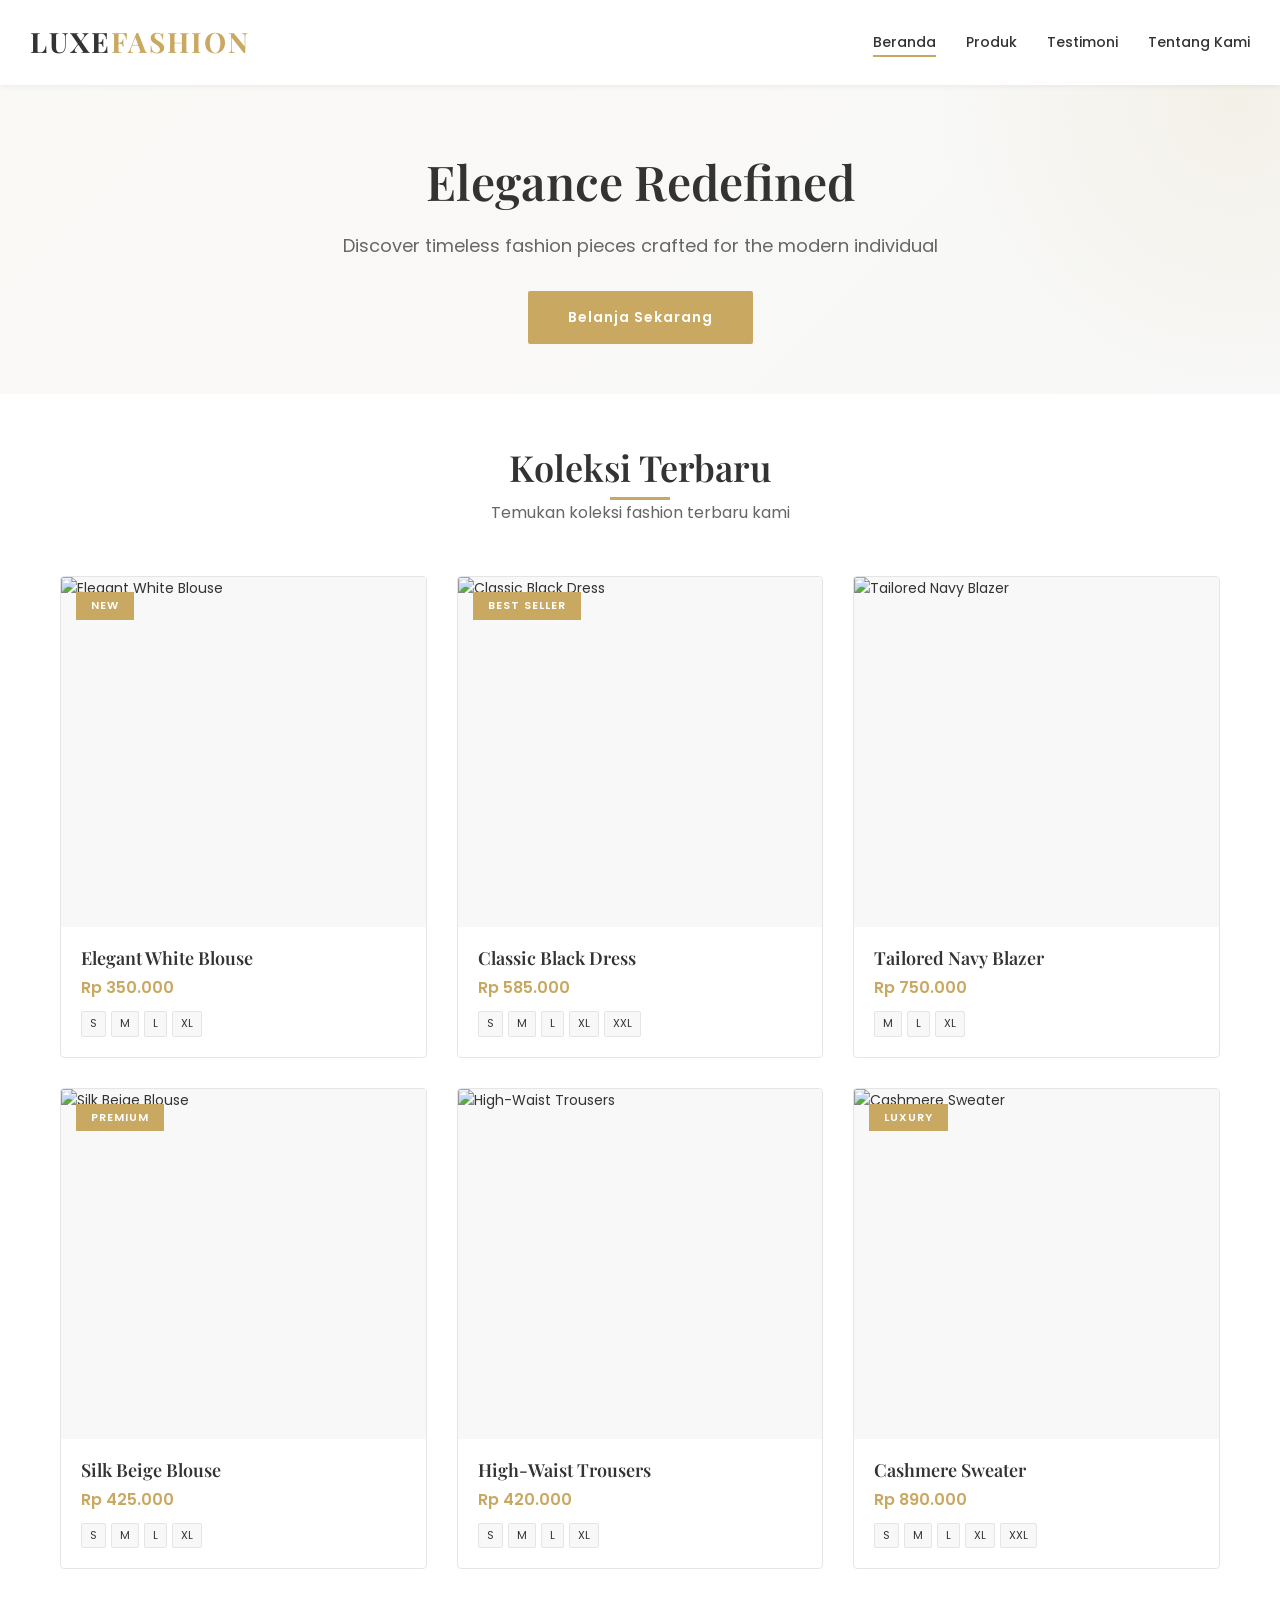
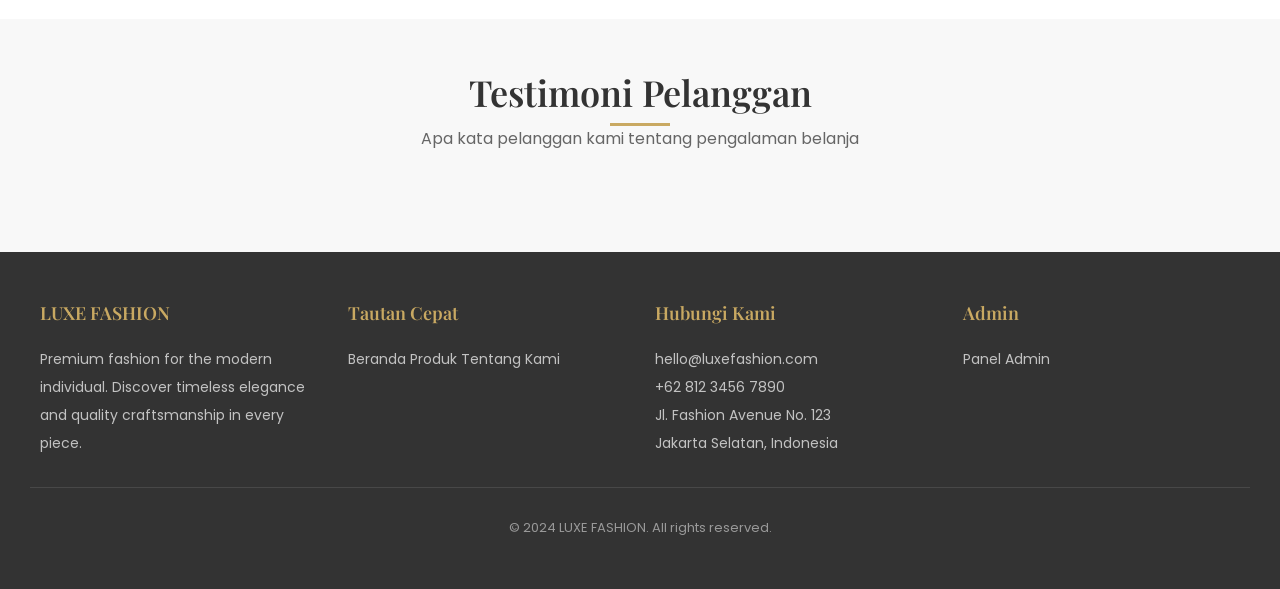
==== index.html @ 1640f863 "Add files via upload" ====
<!DOCTYPE html>
<html lang="id">
<head>
  <meta charset="UTF-8">
  <meta name="viewport" content="width=device-width, initial-scale=1.0">
  <title>LUXE FASHION - Elegant Fashion Store</title>
  <meta name="description" content="Discover timeless elegance at LUXE FASHION. Premium fashion pieces for the modern individual.">
  
  <!-- Fonts -->
  <link rel="preconnect" href="https://fonts.googleapis.com">
  <link rel="preconnect" href="https://fonts.gstatic.com" crossorigin>
  <link href="https://fonts.googleapis.com/css2?family=Playfair+Display:wght@400;500;600;700&family=Poppins:wght@300;400;500;600&display=swap" rel="stylesheet">
  
  <!-- Styles -->
  <link rel="stylesheet" href="style.css">
</head>
<body>
  <!-- Header -->
  <header class="header">
    <nav class="nav-container">
      <a href="#home" class="logo">LUXE<span>FASHION</span></a>
      
      <div class="menu-toggle">
        <span></span>
        <span></span>
        <span></span>
      </div>
      
<ul class="nav-menu">
        <li><a href="#home" class="nav-link active">Beranda</a></li>
        <li><a href="#products" class="nav-link">Produk</a></li>
        <li><a href="#testimonials" class="nav-link">Testimoni</a></li>
        <li><a href="#about" class="nav-link">Tentang Kami</a></li>
      </ul>
    </nav>
  </header>

  <!-- Hero Section -->
  <section id="hero" class="hero">
    <div class="hero-content">
      <h1 class="hero-title">Elegance Redefined</h1>
      <p class="hero-subtitle">Discover timeless fashion pieces crafted for the modern individual</p>
      <a href="#products" class="hero-btn">Belanja Sekarang</a>
    </div>
  </section>

  <!-- Products Section -->
  <section id="products" class="section">
    <div class="container">
      <div class="section-header">
        <h2 class="section-title">Koleksi Terbaru</h2>
        <p class="section-subtitle">Temukan koleksi fashion terbaru kami</p>
      </div>
      
      <div id="productsGrid" class="products-grid">
        <!-- Products will be rendered by JavaScript -->
      </div>
    </div>
  </section>

  <!-- Product Modal -->
  <div id="productModal" class="modal-overlay">
    <div class="modal">
      <button class="modal-close">&times;</button>
      <div class="modal-content">
        <div class="product-gallery">
          <!-- Gallery will be rendered by JavaScript -->
        </div>
        <div class="product-details">
          <!-- Details will be rendered by JavaScript -->
        </div>
      </div>
    </div>
  </div>

  <!-- Checkout Section -->
  <section id="checkout" class="checkout-section">
    <div class="checkout-container">
      <h1 class="checkout-title">Checkout</h1>
      
      <form id="checkoutForm" class="checkout-form">
        <!-- Order Summary -->
        <div class="order-summary">
          <h3>Ringkasan Pesanan</h3>
          <div class="order-items">
            <!-- Order items will be rendered by JavaScript -->
          </div>
          <div class="order-total">
            <span>Total</span>
            <span class="order-total-value">Rp 0</span>
          </div>
        </div>
        
        <!-- Buyer Information -->
        <div class="form-section">
          <h3>Data Pembeli</h3>
          
          <div class="form-group">
            <label for="buyerName">Nama Lengkap *</label>
            <input type="text" id="buyerName" name="buyerName" placeholder="Masukkan nama lengkap Anda" required>
          </div>
          
          <div class="form-group">
            <label for="buyerPhone">Nomor WhatsApp *</label>
            <input type="tel" id="buyerPhone" name="buyerPhone" placeholder="Contoh: 081234567890" required>
          </div>
          
          <div class="form-group">
            <label for="buyerAddress">Alamat Lengkap *</label>
            <textarea id="buyerAddress" name="buyerAddress" placeholder="Masukkan alamat lengkap Anda" required></textarea>
          </div>
        </div>
        
        <!-- Shipping -->
        <div class="form-section">
          <h3>Opsi Pengiriman</h3>
          
          <div class="form-group">
            <label for="courier">Pilih Kurir *</label>
            <select id="courier" name="courier" required>
              <option value="">-- Pilih Kurir --</option>
              <option value="JNE">JNE</option>
              <option value="J&T">J&T Express</option>
              <option value="Pos Indonesia">Pos Indonesia</option>
            </select>
          </div>
        </div>
        
        <!-- Payment -->
        <div class="form-section">
          <h3>Metode Pembayaran</h3>
          
          <div id="paymentOptions" class="payment-options">
            <!-- Payment options will be rendered by JavaScript -->
          </div>
        </div>
        
        <button type="submit" class="buy-btn">Kirim Pesanan via WhatsApp</button>
      </form>
    </div>
</section>

  <!-- Testimonials Section -->
  <section id="testimonials" class="testimonials-section">
    <div class="container">
      <div class="section-header">
        <h2 class="section-title">Testimoni Pelanggan</h2>
        <p class="section-subtitle">Apa kata pelanggan kami tentang pengalaman belanja</p>
      </div>
      
      <div id="testimonialsGrid" class="testimonials-grid">
        <!-- Testimonials will be rendered by JavaScript -->
      </div>
    </div>
  </section>

  <!-- About Section -->
  <section id="about" class="about-section">
    <div class="about-container">
      <!-- About content will be rendered by JavaScript -->
    </div>
  </section>

  <!-- Footer -->
  <footer class="footer">
    <div class="footer-content">
      <div class="footer-section">
        <h4>LUXE FASHION</h4>
        <p>Premium fashion for the modern individual. Discover timeless elegance and quality craftsmanship in every piece.</p>
      </div>
      
      <div class="footer-section">
        <h4>Tautan Cepat</h4>
        <a href="#home">Beranda</a>
        <a href="#products">Produk</a>
        <a href="#about">Tentang Kami</a>
      </div>
      
      <div class="footer-section">
        <h4>Hubungi Kami</h4>
        <p>hello@luxefashion.com</p>
        <p>+62 812 3456 7890</p>
        <p>Jl. Fashion Avenue No. 123<br>Jakarta Selatan, Indonesia</p>
      </div>
      
      <div class="footer-section">
        <h4>Admin</h4>
        <a href="admin.html">Panel Admin</a>
      </div>
    </div>
    
    <div class="footer-bottom">
      <p>&copy; 2024 LUXE FASHION. All rights reserved.</p>
    </div>
  </footer>

  <!-- Scroll to Top Button -->
  <button class="scroll-top" title="Scroll to Top">
    <svg xmlns="http://www.w3.org/2000/svg" width="24" height="24" fill="currentColor" viewBox="0 0 16 16">
      <path fill-rule="evenodd" d="M8 15a.5.5 0 0 0 .5-.5V2.707l3.146 3.147a.5.5 0 0 0 .708-.708l-4-4a.5.5 0 0 0-.708 0l-4 4a.5.5 0 1 0 .708.708L7.5 2.707V14.5a.5.5 0 0 0 .5.5z"/>
    </svg>
  </button>

  <!-- Scripts -->
  <script src="main.js"></script>
</body>
</html>
---- style.css ----
/* ============================================
   FASHION E-COMMERCE - ELEGANT & LUXURIOUS
   ============================================ */

/* CSS Variables */
:root {
  /* Color Palette */
  --primary-bg: #FFFFFF;
  --secondary-bg: #F8F8F8;
  --tertiary-bg: #FAF9F6;
  --primary-text: #333333;
  --secondary-text: #666666;
  --accent-gold: #C9A962;
  --accent-gold-hover: #B8974F;
  --accent-silver: #A8A8A8;
  --border-color: #E5E5E5;
  --success: #4CAF50;
  --error: #F44336;
  
  /* Typography */
  --font-heading: 'Playfair Display', serif;
  --font-body: 'Poppins', sans-serif;
  
  /* Spacing */
  --spacing-xs: 5px;
  --spacing-sm: 10px;
  --spacing-md: 20px;
  --spacing-lg: 30px;
  --spacing-xl: 50px;
  
  /* Transitions */
  --transition-fast: 0.2s ease;
  --transition-medium: 0.3s ease;
  --transition-slow: 0.5s ease;
  
  /* Shadows */
  --shadow-sm: 0 2px 5px rgba(0,0,0,0.05);
  --shadow-md: 0 5px 15px rgba(0,0,0,0.08);
  --shadow-lg: 0 10px 30px rgba(0,0,0,0.12);
}

/* Reset & Base Styles */
* {
  margin: 0;
  padding: 0;
  box-sizing: border-box;
}

html {
  scroll-behavior: smooth;
}

body {
  font-family: var(--font-body);
  font-size: 14px;
  line-height: 1.6;
  color: var(--primary-text);
  background-color: var(--primary-bg);
  overflow-x: hidden;
}

a {
  text-decoration: none;
  color: inherit;
  transition: var(--transition-fast);
}

img {
  max-width: 100%;
  height: auto;
  display: block;
}

ul {
  list-style: none;
}

button {
  font-family: var(--font-body);
  cursor: pointer;
  border: none;
  outline: none;
}

input, textarea, select {
  font-family: var(--font-body);
  font-size: 14px;
  outline: none;
}

/* Typography */
h1, h2, h3, h4, h5, h6 {
  font-family: var(--font-heading);
  font-weight: 600;
  line-height: 1.3;
}

h1 { font-size: 42px; }
h2 { font-size: 32px; }
h3 { font-size: 24px; }
h4 { font-size: 20px; }

/* Container */
.container {
  max-width: 1200px;
  margin: 0 auto;
  padding: 0 var(--spacing-md);
}

/* ============================================
   HEADER & NAVIGATION
   ============================================ */
.header {
  position: fixed;
  top: 0;
  left: 0;
  right: 0;
  background: var(--primary-bg);
  box-shadow: var(--shadow-sm);
  z-index: 1000;
  transition: var(--transition-medium);
}

.header.scrolled {
  box-shadow: var(--shadow-md);
}

.nav-container {
  display: flex;
  justify-content: space-between;
  align-items: center;
  padding: var(--spacing-md) var(--spacing-lg);
  max-width: 1400px;
  margin: 0 auto;
}

.logo {
  font-family: var(--font-heading);
  font-size: 28px;
  font-weight: 700;
  color: var(--primary-text);
  letter-spacing: 2px;
}

.logo span {
  color: var(--accent-gold);
}

.nav-menu {
  display: flex;
  align-items: center;
  gap: var(--spacing-lg);
}

.nav-link {
  font-size: 14px;
  font-weight: 500;
  color: var(--primary-text);
  position: relative;
  padding: var(--spacing-xs) 0;
}

.nav-link::after {
  content: '';
  position: absolute;
  bottom: 0;
  left: 0;
  width: 0;
  height: 2px;
  background: var(--accent-gold);
  transition: var(--transition-medium);
}

.nav-link:hover::after,
.nav-link.active::after {
  width: 100%;
}

.nav-link:hover {
  color: var(--accent-gold);
}

/* Mobile Menu Toggle */
.menu-toggle {
  display: none;
  flex-direction: column;
  gap: 5px;
  cursor: pointer;
  padding: 5px;
}

.menu-toggle span {
  width: 25px;
  height: 2px;
  background: var(--primary-text);
  transition: var(--transition-fast);
}

.menu-toggle.active span:nth-child(1) {
  transform: rotate(45deg) translate(5px, 5px);
}

.menu-toggle.active span:nth-child(2) {
  opacity: 0;
}

.menu-toggle.active span:nth-child(3) {
  transform: rotate(-45deg) translate(5px, -5px);
}

/* ============================================
   HERO SECTION
   ============================================ */
.hero {
  padding: 150px var(--spacing-lg) var(--spacing-xl);
  background: linear-gradient(135deg, var(--tertiary-bg) 0%, var(--secondary-bg) 100%);
  text-align: center;
  position: relative;
  overflow: hidden;
}

.hero::before {
  content: '';
  position: absolute;
  top: -50%;
  right: -20%;
  width: 600px;
  height: 600px;
  background: radial-gradient(circle, rgba(201, 169, 98, 0.1) 0%, transparent 70%);
  border-radius: 50%;
  animation: float 8s ease-in-out infinite;
}

@keyframes float {
  0%, 100% { transform: translateY(0) rotate(0deg); }
  50% { transform: translateY(-30px) rotate(5deg); }
}

.hero-content {
  position: relative;
  z-index: 1;
  max-width: 700px;
  margin: 0 auto;
}

.hero-title {
  font-size: 48px;
  margin-bottom: var(--spacing-md);
  opacity: 0;
  animation: fadeInUp 0.8s ease forwards;
}

.hero-subtitle {
  font-size: 18px;
  color: var(--secondary-text);
  margin-bottom: var(--spacing-lg);
  opacity: 0;
  animation: fadeInUp 0.8s ease 0.2s forwards;
}

.hero-btn {
  display: inline-block;
  padding: 15px 40px;
  background: var(--accent-gold);
  color: var(--primary-bg);
  font-weight: 600;
  letter-spacing: 1px;
  border-radius: 2px;
  transition: var(--transition-medium);
  opacity: 0;
  animation: fadeInUp 0.8s ease 0.4s forwards;
}

.hero-btn:hover {
  background: var(--accent-gold-hover);
  transform: translateY(-2px);
  box-shadow: var(--shadow-md);
}

@keyframes fadeInUp {
  from {
    opacity: 0;
    transform: translateY(30px);
  }
  to {
    opacity: 1;
    transform: translateY(0);
  }
}

/* ============================================
   PRODUCTS SECTION
   ============================================ */
.section {
  padding: var(--spacing-xl) var(--spacing-lg);
}

.section-header {
  text-align: center;
  margin-bottom: var(--spacing-xl);
}

.section-title {
  font-size: 36px;
  margin-bottom: var(--spacing-sm);
  position: relative;
  display: inline-block;
}

.section-title::after {
  content: '';
  position: absolute;
  bottom: -10px;
  left: 50%;
  transform: translateX(-50%);
  width: 60px;
  height: 3px;
  background: var(--accent-gold);
}

.section-subtitle {
  color: var(--secondary-text);
  font-size: 16px;
}

/* Product Grid */
.products-grid {
  display: grid;
  grid-template-columns: repeat(auto-fill, minmax(280px, 1fr));
  gap: var(--spacing-lg);
}

.product-card {
  background: var(--primary-bg);
  border: 1px solid var(--border-color);
  border-radius: 4px;
  overflow: hidden;
  transition: var(--transition-medium);
  cursor: pointer;
  opacity: 0;
  animation: fadeInUp 0.6s ease forwards;
}

.product-card:nth-child(1) { animation-delay: 0.1s; }
.product-card:nth-child(2) { animation-delay: 0.2s; }
.product-card:nth-child(3) { animation-delay: 0.3s; }
.product-card:nth-child(4) { animation-delay: 0.4s; }
.product-card:nth-child(5) { animation-delay: 0.5s; }
.product-card:nth-child(6) { animation-delay: 0.6s; }

.product-card:hover {
  transform: translateY(-5px);
  box-shadow: var(--shadow-lg);
}

.product-image {
  position: relative;
  width: 100%;
  height: 350px;
  overflow: hidden;
  background: var(--secondary-bg);
}

.product-image img {
  width: 100%;
  height: 100%;
  object-fit: cover;
  transition: var(--transition-medium);
}

.product-card:hover .product-image img {
  transform: scale(1.05);
}

.product-badge {
  position: absolute;
  top: 15px;
  left: 15px;
  padding: 5px 15px;
  background: var(--accent-gold);
  color: var(--primary-bg);
  font-size: 11px;
  font-weight: 600;
  letter-spacing: 1px;
  text-transform: uppercase;
}

.product-info {
  padding: var(--spacing-md);
}

.product-name {
  font-family: var(--font-heading);
  font-size: 18px;
  margin-bottom: var(--spacing-xs);
  color: var(--primary-text);
}

.product-price {
  font-size: 16px;
  font-weight: 600;
  color: var(--accent-gold);
}

.product-sizes {
  display: flex;
  gap: 5px;
  margin-top: var(--spacing-sm);
}

.size-tag {
  padding: 3px 8px;
  font-size: 11px;
  background: var(--secondary-bg);
  border: 1px solid var(--border-color);
  border-radius: 2px;
}

/* Empty State */
.empty-state {
  text-align: center;
  padding: var(--spacing-xl);
  color: var(--secondary-text);
}

.empty-state svg {
  width: 80px;
  height: 80px;
  margin-bottom: var(--spacing-md);
  opacity: 0.5;
}

/* ============================================
   PRODUCT MODAL
   ============================================ */
.modal-overlay {
  position: fixed;
  top: 0;
  left: 0;
  right: 0;
  bottom: 0;
  background: rgba(0, 0, 0, 0.7);
  z-index: 2000;
  display: none;
  align-items: center;
  justify-content: center;
  padding: var(--spacing-md);
  opacity: 0;
  transition: var(--transition-medium);
}

.modal-overlay.active {
  display: flex;
  opacity: 1;
}

.modal {
  background: var(--primary-bg);
  width: 100%;
  max-width: 900px;
  max-height: 90vh;
  overflow-y: auto;
  border-radius: 4px;
  position: relative;
  transform: scale(0.9);
  transition: var(--transition-medium);
}

.modal-overlay.active .modal {
  transform: scale(1);
}

.modal-close {
  position: absolute;
  top: 15px;
  right: 15px;
  width: 40px;
  height: 40px;
  background: var(--primary-bg);
  border: 1px solid var(--border-color);
  border-radius: 50%;
  display: flex;
  align-items: center;
  justify-content: center;
  cursor: pointer;
  z-index: 10;
  transition: var(--transition-fast);
}

.modal-close:hover {
  background: var(--accent-gold);
  color: var(--primary-bg);
  border-color: var(--accent-gold);
}

.modal-content {
  display: grid;
  grid-template-columns: 1fr 1fr;
  gap: var(--spacing-lg);
  padding: var(--spacing-lg);
}

/* Image Gallery */
.product-gallery {
  display: flex;
  flex-direction: column;
  gap: var(--spacing-sm);
}

.main-image {
  width: 100%;
  height: 400px;
  background: var(--secondary-bg);
  border-radius: 4px;
  overflow: hidden;
}

.main-image img {
  width: 100%;
  height: 100%;
  object-fit: cover;
}

.thumbnail-list {
  display: flex;
  gap: var(--spacing-sm);
}

.thumbnail {
  width: 70px;
  height: 70px;
  border: 2px solid transparent;
  border-radius: 4px;
  overflow: hidden;
  cursor: pointer;
  transition: var(--transition-fast);
  opacity: 0.7;
}

.thumbnail:hover,
.thumbnail.active {
  opacity: 1;
  border-color: var(--accent-gold);
}

.thumbnail img {
  width: 100%;
  height: 100%;
  object-fit: cover;
}

/* Product Details */
.product-details {
  padding: var(--spacing-md) 0;
}

.product-details h2 {
  font-size: 28px;
  margin-bottom: var(--spacing-sm);
}

.product-details .product-price {
  font-size: 24px;
  margin-bottom: var(--spacing-md);
}

.product-description {
  color: var(--secondary-text);
  margin-bottom: var(--spacing-lg);
  line-height: 1.8;
}

.size-selection {
  margin-bottom: var(--spacing-lg);
}

.size-selection h4 {
  margin-bottom: var(--spacing-sm);
}

.size-options {
  display: flex;
  gap: var(--spacing-sm);
  flex-wrap: wrap;
}

.size-option {
  width: 50px;
  height: 50px;
  display: flex;
  align-items: center;
  justify-content: center;
  border: 1px solid var(--border-color);
  background: var(--primary-bg);
  cursor: pointer;
  transition: var(--transition-fast);
  font-weight: 500;
}

.size-option:hover,
.size-option.selected {
  background: var(--accent-gold);
  color: var(--primary-bg);
  border-color: var(--accent-gold);
}

.buy-btn {
  width: 100%;
  padding: 18px;
  background: var(--accent-gold);
  color: var(--primary-bg);
  font-size: 16px;
  font-weight: 600;
  letter-spacing: 2px;
  text-transform: uppercase;
  border-radius: 2px;
  transition: var(--transition-medium);
}

.buy-btn:hover {
  background: var(--accent-gold-hover);
  transform: translateY(-2px);
  box-shadow: var(--shadow-md);
}

/* ============================================
   CHECKOUT SECTION
   ============================================ */
.checkout-section {
  display: none;
  padding: 120px var(--spacing-lg) var(--spacing-xl);
  background: var(--tertiary-bg);
  min-height: 100vh;
}

.checkout-section.active {
  display: block;
  animation: fadeInUp 0.5s ease;
}

.checkout-container {
  max-width: 800px;
  margin: 0 auto;
}

.checkout-title {
  text-align: center;
  margin-bottom: var(--spacing-xl);
}

.checkout-form {
  background: var(--primary-bg);
  padding: var(--spacing-lg);
  border-radius: 4px;
  box-shadow: var(--shadow-md);
}

.form-section {
  margin-bottom: var(--spacing-lg);
  padding-bottom: var(--spacing-lg);
  border-bottom: 1px solid var(--border-color);
}

.form-section:last-child {
  border-bottom: none;
  margin-bottom: 0;
  padding-bottom: 0;
}

.form-section h3 {
  margin-bottom: var(--spacing-md);
  font-size: 20px;
}

.form-group {
  margin-bottom: var(--spacing-md);
}

.form-group label {
  display: block;
  margin-bottom: var(--spacing-xs);
  font-weight: 500;
  color: var(--primary-text);
}

.form-group input,
.form-group textarea,
.form-group select {
  width: 100%;
  padding: 14px;
  border: 1px solid var(--border-color);
  border-radius: 4px;
  transition: var(--transition-fast);
}

.form-group input:focus,
.form-group textarea:focus,
.form-group select:focus {
  border-color: var(--accent-gold);
  box-shadow: 0 0 0 3px rgba(201, 169, 98, 0.1);
}

.form-group textarea {
  min-height: 100px;
  resize: vertical;
}

/* Payment Options */
.payment-options {
  display: grid;
  gap: var(--spacing-md);
}

.payment-option {
  padding: var(--spacing-md);
  border: 1px solid var(--border-color);
  border-radius: 4px;
  cursor: pointer;
  transition: var(--transition-fast);
}

.payment-option:hover,
.payment-option.selected {
  border-color: var(--accent-gold);
  background: rgba(201, 169, 98, 0.05);
}

.payment-option-header {
  display: flex;
  align-items: center;
  gap: var(--spacing-sm);
  font-weight: 600;
}

.payment-option input[type="radio"] {
  width: auto;
  accent-color: var(--accent-gold);
}

.payment-details {
  display: none;
  margin-top: var(--spacing-md);
  padding: var(--spacing-md);
  background: var(--secondary-bg);
  border-radius: 4px;
}

.payment-option.selected .payment-details {
  display: block;
  animation: fadeInUp 0.3s ease;
}

.bank-list,
.wallet-list {
  display: grid;
  gap: var(--spacing-sm);
}

.bank-item,
.wallet-item {
  display: flex;
  justify-content: space-between;
  padding: var(--spacing-sm);
  background: var(--primary-bg);
  border-radius: 4px;
}

.qr-code-container {
  text-align: center;
}

.qr-code-container img {
  max-width: 200px;
  margin: 0 auto var(--spacing-md);
  border: 1px solid var(--border-color);
  padding: var(--spacing-sm);
  border-radius: 4px;
}

.order-summary {
  background: var(--secondary-bg);
  padding: var(--spacing-md);
  border-radius: 4px;
  margin-bottom: var(--spacing-lg);
}

.order-item {
  display: flex;
  justify-content: space-between;
  padding: var(--spacing-sm) 0;
  border-bottom: 1px solid var(--border-color);
}

.order-item:last-child {
  border-bottom: none;
}

.order-total {
  display: flex;
  justify-content: space-between;
  padding-top: var(--spacing-md);
  font-size: 18px;
  font-weight: 600;
}

/* ============================================
   ABOUT US PAGE
   ============================================ */
.about-section {
  display: none;
  padding: 120px var(--spacing-lg) var(--spacing-xl);
  background: var(--primary-bg);
  min-height: 100vh;
}

.about-section.active {
  display: block;
  animation: fadeInUp 0.5s ease;
}

.about-container {
  max-width: 900px;
  margin: 0 auto;
}

.about-header {
  text-align: center;
  margin-bottom: var(--spacing-xl);
}

.about-logo {
  font-family: var(--font-heading);
  font-size: 48px;
  margin-bottom: var(--spacing-md);
}

.about-logo span {
  color: var(--accent-gold);
}

.about-content {
  display: grid;
  gap: var(--spacing-lg);
}

.about-card {
  padding: var(--spacing-lg);
  background: var(--tertiary-bg);
  border-radius: 4px;
  border-left: 4px solid var(--accent-gold);
}

.about-card h3 {
  margin-bottom: var(--spacing-sm);
}

.about-card p {
  color: var(--secondary-text);
  line-height: 1.8;
}

/* ============================================
   FOOTER
   ============================================ */
.footer {
  background: var(--primary-text);
  color: var(--primary-bg);
  padding: var(--spacing-xl) var(--spacing-lg);
}

.footer-content {
  display: grid;
  grid-template-columns: repeat(auto-fit, minmax(200px, 1fr));
  gap: var(--spacing-lg);
  max-width: 1200px;
  margin: 0 auto;
}

.footer-section h4 {
  font-size: 18px;
  margin-bottom: var(--spacing-md);
  color: var(--accent-gold);
}

.footer-section p,
.footer-section a {
  color: rgba(255, 255, 255, 0.7);
  font-size: 14px;
  line-height: 2;
}

.footer-section a:hover {
  color: var(--accent-gold);
}

.footer-bottom {
  text-align: center;
  padding-top: var(--spacing-lg);
  margin-top: var(--spacing-lg);
  border-top: 1px solid rgba(255, 255, 255, 0.1);
  color: rgba(255, 255, 255, 0.5);
  font-size: 13px;
}

/* ============================================
   ADMIN PANEL STYLES
   ============================================ */
.admin-login {
  min-height: 100vh;
  display: flex;
  align-items: center;
  justify-content: center;
  background: linear-gradient(135deg, var(--tertiary-bg) 0%, var(--secondary-bg) 100%);
  padding: var(--spacing-lg);
}

.login-box {
  background: var(--primary-bg);
  padding: var(--spacing-xl);
  border-radius: 4px;
  box-shadow: var(--shadow-lg);
  width: 100%;
  max-width: 400px;
}

.login-box h2 {
  text-align: center;
  margin-bottom: var(--spacing-lg);
}

.login-box .logo {
  text-align: center;
  margin-bottom: var(--spacing-lg);
}

/* Admin Dashboard */
.admin-dashboard {
  display: none;
  min-height: 100vh;
  background: var(--secondary-bg);
}

.admin-dashboard.active {
  display: block;
}

.admin-header {
  background: var(--primary-bg);
  padding: var(--spacing-md) var(--spacing-lg);
  display: flex;
  justify-content: space-between;
  align-items: center;
  box-shadow: var(--shadow-sm);
}

.admin-nav {
  display: flex;
  gap: var(--spacing-md);
}

.admin-nav-btn {
  padding: 10px 20px;
  background: transparent;
  border: 1px solid var(--border-color);
  border-radius: 4px;
  cursor: pointer;
  transition: var(--transition-fast);
  font-weight: 500;
}

.admin-nav-btn:hover,
.admin-nav-btn.active {
  background: var(--accent-gold);
  color: var(--primary-bg);
  border-color: var(--accent-gold);
}

.admin-content {
  padding: var(--spacing-lg);
  max-width: 1400px;
  margin: 0 auto;
}

.admin-section {
  display: none;
  background: var(--primary-bg);
  padding: var(--spacing-lg);
  border-radius: 4px;
  box-shadow: var(--shadow-sm);
}

.admin-section.active {
  display: block;
  animation: fadeInUp 0.3s ease;
}

.admin-section h2 {
  margin-bottom: var(--spacing-lg);
  padding-bottom: var(--spacing-md);
  border-bottom: 1px solid var(--border-color);
}

/* Admin Forms */
.admin-form {
  display: grid;
  gap: var(--spacing-md);
}

.form-row {
  display: grid;
  grid-template-columns: repeat(auto-fit, minmax(200px, 1fr));
  gap: var(--spacing-md);
}

.image-upload-area {
  border: 2px dashed var(--border-color);
  padding: var(--spacing-lg);
  text-align: center;
  border-radius: 4px;
  cursor: pointer;
  transition: var(--transition-fast);
}

.image-upload-area:hover {
  border-color: var(--accent-gold);
  background: rgba(201, 169, 98, 0.05);
}

.image-preview-grid {
  display: grid;
  grid-template-columns: repeat(5, 1fr);
  gap: var(--spacing-sm);
  margin-top: var(--spacing-md);
}

.image-preview-item {
  position: relative;
  aspect-ratio: 1;
  border: 1px solid var(--border-color);
  border-radius: 4px;
  overflow: hidden;
}

.image-preview-item img {
  width: 100%;
  height: 100%;
  object-fit: cover;
}

.image-preview-item .remove-btn {
  position: absolute;
  top: 5px;
  right: 5px;
  width: 24px;
  height: 24px;
  background: var(--error);
  color: white;
  border: none;
  border-radius: 50%;
  cursor: pointer;
  font-size: 14px;
  line-height: 1;
}

/* Admin Tables */
.admin-table {
  width: 100%;
  border-collapse: collapse;
}

.admin-table th,
.admin-table td {
  padding: var(--spacing-md);
  text-align: left;
  border-bottom: 1px solid var(--border-color);
}

.admin-table th {
  background: var(--tertiary-bg);
  font-weight: 600;
}

.admin-table tr:hover {
  background: var(--secondary-bg);
}

.table-actions {
  display: flex;
  gap: var(--spacing-sm);
}

.btn-edit,
.btn-delete {
  padding: 8px 15px;
  border-radius: 4px;
  font-size: 13px;
  cursor: pointer;
  transition: var(--transition-fast);
}

.btn-edit {
  background: var(--accent-gold);
  color: var(--primary-bg);
  border: none;
}

.btn-edit:hover {
  background: var(--accent-gold-hover);
}

.btn-delete {
  background: transparent;
  color: var(--error);
  border: 1px solid var(--error);
}

.btn-delete:hover {
  background: var(--error);
  color: var(--primary-bg);
}

/* Payment Management */
.payment-card {
  background: var(--secondary-bg);
  padding: var(--spacing-md);
  border-radius: 4px;
  margin-bottom: var(--spacing-md);
}

.payment-card h4 {
  margin-bottom: var(--spacing-sm);
}

.payment-list {
  display: grid;
  gap: var(--spacing-sm);
}

.payment-item {
  display: flex;
  justify-content: space-between;
  align-items: center;
  background: var(--primary-bg);
  padding: var(--spacing-sm) var(--spacing-md);
  border-radius: 4px;
}

.payment-item-actions {
  display: flex;
  gap: var(--spacing-sm);
}

/* ============================================
   RESPONSIVE STYLES
   ============================================ */
@media (max-width: 1024px) {
  .modal-content {
    grid-template-columns: 1fr;
    gap: var(--spacing-md);
  }
  
  .main-image {
    height: 300px;
  }
}

@media (max-width: 768px) {
  h1 { font-size: 32px; }
  h2 { font-size: 26px; }
  
  .nav-menu {
    position: fixed;
    top: 70px;
    left: 0;
    right: 0;
    background: var(--primary-bg);
    flex-direction: column;
    padding: var(--spacing-lg);
    gap: var(--spacing-md);
    box-shadow: var(--shadow-md);
    transform: translateY(-150%);
    transition: var(--transition-medium);
  }
  
  .nav-menu.active {
    transform: translateY(0);
  }
  
  .menu-toggle {
    display: flex;
  }
  
  .hero {
    padding: 120px var(--spacing-md) var(--spacing-lg);
  }
  
  .hero-title {
    font-size: 36px;
  }
  
  .hero-subtitle {
    font-size: 16px;
  }
  
  .products-grid {
    grid-template-columns: repeat(auto-fill, minmax(220px, 1fr));
    gap: var(--spacing-md);
  }
  
  .product-image {
    height: 280px;
  }
  
  .section {
    padding: var(--spacing-lg) var(--spacing-md);
  }
  
  .section-title {
    font-size: 28px;
  }
  
  .modal {
    max-height: 95vh;
    margin: var(--spacing-sm);
  }
  
  .thumbnail-list {
    overflow-x: auto;
    padding-bottom: var(--spacing-sm);
  }
  
  .thumbnail {
    flex-shrink: 0;
    width: 60px;
    height: 60px;
  }
  
  .checkout-section,
  .about-section {
    padding: 100px var(--spacing-md) var(--spacing-lg);
  }
  
  .admin-header {
    flex-direction: column;
    gap: var(--spacing-md);
  }
  
  .admin-nav {
    flex-wrap: wrap;
    justify-content: center;
  }
  
  .admin-table {
    font-size: 12px;
  }
  
  .admin-table th,
  .admin-table td {
    padding: var(--spacing-sm);
  }
  
  .image-preview-grid {
    grid-template-columns: repeat(3, 1fr);
  }
  
  .footer-content {
    grid-template-columns: 1fr;
    text-align: center;
  }
}

@media (max-width: 480px) {
  :root {
    font-size: 13px;
  }
  
  .hero-title {
    font-size: 28px;
  }
  
  .products-grid {
    grid-template-columns: 1fr 1fr;
    gap: var(--spacing-sm);
  }
  
  .product-image {
    height: 200px;
  }
  
  .product-info {
    padding: var(--spacing-sm);
  }
  
  .product-name {
    font-size: 14px;
  }
  
  .product-price {
    font-size: 13px;
  }
  
  .product-sizes {
    display: none;
  }
  
  .form-row {
    grid-template-columns: 1fr;
  }
  
  .payment-options {
    gap: var(--spacing-sm);
  }
  
  .size-options {
    gap: var(--spacing-xs);
  }
  
  .size-option {
    width: 42px;
    height: 42px;
    font-size: 12px;
  }
  
  .image-preview-grid {
    grid-template-columns: repeat(2, 1fr);
  }
  
  .admin-table {
    display: block;
    overflow-x: auto;
  }
}

/* ============================================
   ANIMATIONS
   ============================================ */
@keyframes fadeIn {
  from { opacity: 0; }
  to { opacity: 1; }
}

@keyframes slideIn {
  from {
    opacity: 0;
    transform: translateY(20px);
  }
  to {
    opacity: 1;
    transform: translateY(0);
  }
}

.animate-fade-in {
  animation: fadeIn 0.5s ease forwards;
}

.animate-slide-in {
  animation: slideIn 0.5s ease forwards;
}

/* Loading Spinner */
.spinner {
  width: 40px;
  height: 40px;
  border: 3px solid var(--border-color);
  border-top-color: var(--accent-gold);
  border-radius: 50%;
  animation: spin 1s linear infinite;
}

@keyframes spin {
  to { transform: rotate(360deg); }
}

/* Toast Notification */
.toast {
  position: fixed;
  bottom: 30px;
  right: 30px;
  padding: var(--spacing-md) var(--spacing-lg);
  background: var(--primary-text);
  color: var(--primary-bg);
  border-radius: 4px;
  box-shadow: var(--shadow-lg);
  transform: translateY(100px);
  opacity: 0;
  transition: var(--transition-medium);
  z-index: 3000;
}

.toast.show {
  transform: translateY(0);
  opacity: 1;
}

.toast.success {
  background: var(--success);
}

.toast.error {
  background: var(--error);
}

/* Scroll to Top Button */
.scroll-top {
  position: fixed;
  bottom: 30px;
  right: 30px;
  width: 50px;
  height: 50px;
  background: var(--accent-gold);
  color: var(--primary-bg);
  border: none;
  border-radius: 50%;
  cursor: pointer;
  display: none;
  align-items: center;
  justify-content: center;
  box-shadow: var(--shadow-md);
  transition: var(--transition-fast);
  z-index: 999;
}

.scroll-top:hover {
  background: var(--accent-gold-hover);
  transform: translateY(-3px);
}

.scroll-top.visible {
  display: flex;
}

/* Utility Classes */
.hidden {
  display: none !important;
}

.text-center {
  text-align: center;
}

.text-gold {
  color: var(--accent-gold);
}

.mt-1 { margin-top: var(--spacing-sm); }
.mt-2 { margin-top: var(--spacing-md); }
.mt-3 { margin-top: var(--spacing-lg); }
.mb-1 { margin-bottom: var(--spacing-sm); }
.mb-2 { margin-bottom: var(--spacing-md); }
.mb-3 { margin-bottom: var(--spacing-lg); }

/* ============================================
   TESTIMONIALS SECTION
   ============================================ */
.testimonials-section {
  padding: var(--spacing-xl) var(--spacing-lg);
  background: var(--secondary-bg);
}

.testimonials-grid {
  display: grid;
  grid-template-columns: repeat(auto-fill, minmax(320px, 1fr));
  gap: var(--spacing-lg);
}

.testimonial-card {
  background: var(--primary-bg);
  padding: var(--spacing-lg);
  border-radius: 4px;
  box-shadow: var(--shadow-sm);
  transition: var(--transition-medium);
  opacity: 0;
  animation: fadeInUp 0.6s ease forwards;
}

.testimonial-card:hover {
  transform: translateY(-5px);
  box-shadow: var(--shadow-md);
}

.testimonial-header {
  display: flex;
  align-items: center;
  gap: var(--spacing-md);
  margin-bottom: var(--spacing-md);
}

.testimonial-avatar {
  width: 60px;
  height: 60px;
  border-radius: 50%;
  object-fit: cover;
  border: 2px solid var(--accent-gold);
}

.testimonial-info {
  flex: 1;
}

.testimonial-name {
  font-size: 16px;
  font-weight: 600;
  margin-bottom: 5px;
  color: var(--primary-text);
}

.testimonial-rating {
  display: flex;
  gap: 2px;
}

.testimonial-rating .star {
  color: var(--border-color);
  font-size: 14px;
}

.testimonial-rating .star.filled {
  color: var(--accent-gold);
}

.testimonial-comment {
  color: var(--secondary-text);
  line-height: 1.7;
  font-style: italic;
  margin-bottom: var(--spacing-md);
}

.testimonial-product {
  border-top: 1px solid var(--border-color);
  padding-top: var(--spacing-md);
  margin-top: var(--spacing-md);
}

.testimonial-product img {
  width: 80px;
  height: 80px;
  object-fit: cover;
  border-radius: 4px;
}
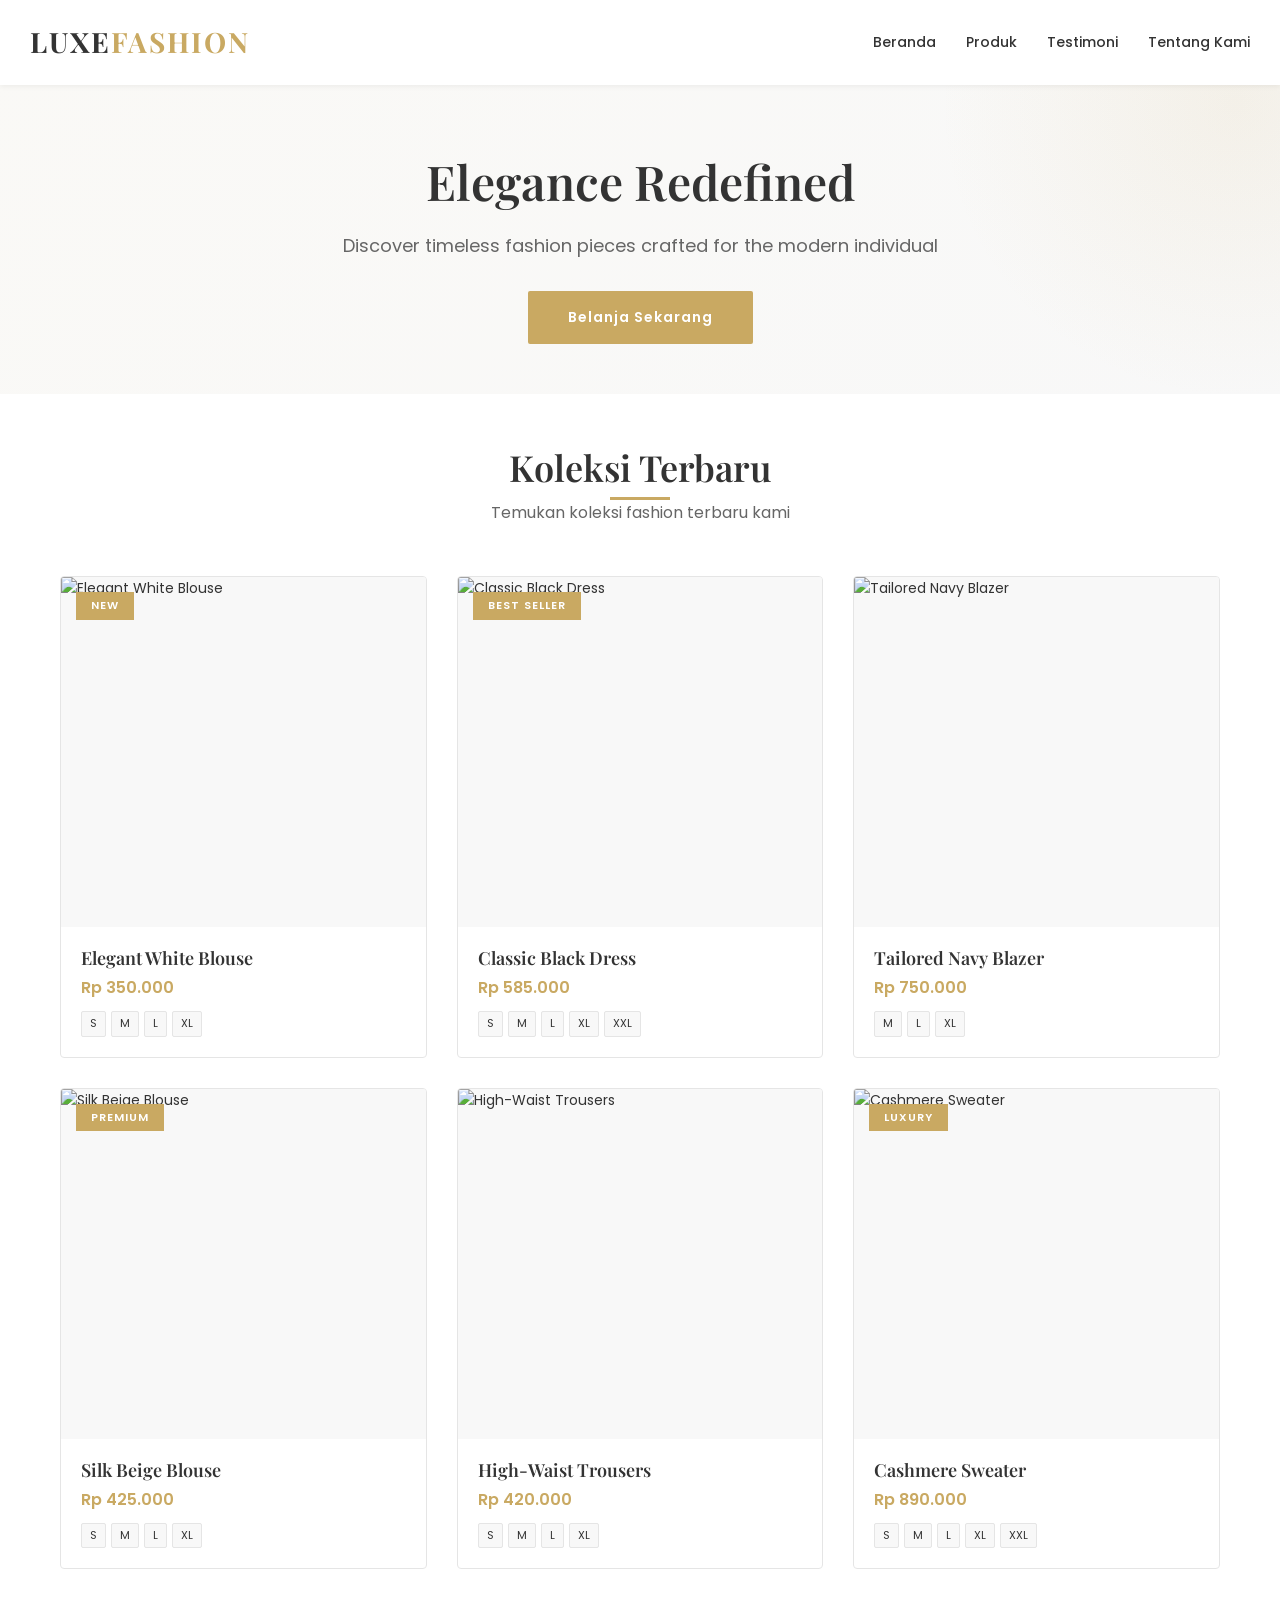
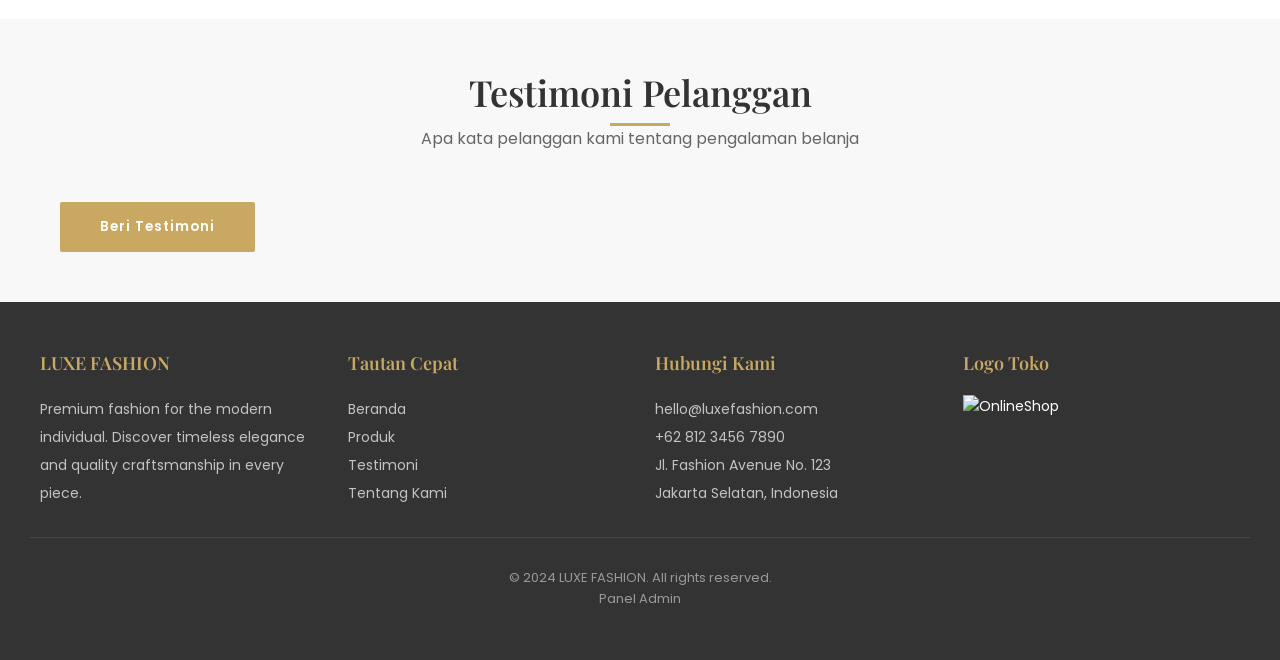
==== commit f53a7978: "Update index.html" ====
--- a/index.html
+++ b/index.html
@@ -27,7 +27,7 @@
       </div>
       
 <ul class="nav-menu">
-        <li><a href="#home" class="nav-link active">Beranda</a></li>
+        <li><a href="#home" class="nav-link">Beranda</a></li>
         <li><a href="#products" class="nav-link">Produk</a></li>
         <li><a href="#testimonials" class="nav-link">Testimoni</a></li>
         <li><a href="#about" class="nav-link">Tentang Kami</a></li>
@@ -148,11 +148,62 @@
         <p class="section-subtitle">Apa kata pelanggan kami tentang pengalaman belanja</p>
       </div>
       
+      <div class="testimonial-cta">
+        <button id="addTestimonialBtn" class="hero-btn">Beri Testimoni</button>
+      </div>
+      
       <div id="testimonialsGrid" class="testimonials-grid">
         <!-- Testimonials will be rendered by JavaScript -->
       </div>
     </div>
   </section>
+
+  <!-- Testimonial Submission Modal -->
+  <div id="testimonialModal" class="modal-overlay">
+    <div class="modal testimonial-modal">
+      <button class="modal-close" id="closeTestimonialModal">&times;</button>
+      <div class="testimonial-form-container">
+        <h2 class="testimonial-form-title">Beri Testimoni Anda</h2>
+        <p class="testimonial-form-subtitle">Bagikan pengalaman belanja Anda dengan kami</p>
+        
+        <form id="testimonialForm" class="testimonial-form">
+          <div class="form-group">
+            <label for="customerName">Nama Lengkap *</label>
+            <input type="text" id="customerName" placeholder="Masukkan nama lengkap Anda" required>
+          </div>
+          
+          <div class="form-group">
+            <label>Rating *</label>
+            <div class="star-rating" id="starRating">
+              <span class="star" data-value="1">★</span>
+              <span class="star" data-value="2">★</span>
+              <span class="star" data-value="3">★</span>
+              <span class="star" data-value="4">★</span>
+              <span class="star" data-value="5">★</span>
+            </div>
+            <input type="hidden" id="customerRating" value="5">
+          </div>
+          
+          <div class="form-group">
+            <label for="customerComment">Komentar *</label>
+            <textarea id="customerComment" rows="4" placeholder="Tulis pengalaman Anda belanja di toko kami..." required></textarea>
+          </div>
+          
+          <div class="form-group">
+            <label>Foto (Opsional)</label>
+            <div class="image-upload-area" id="customerImageUpload">
+              <p>Klik untuk upload foto</p>
+              <p style="font-size: 12px; color: #666;">PNG, JPG max 5MB</p>
+              <input type="file" id="customerTestimonialImage" accept="image/*" style="display: none;">
+            </div>
+            <div id="customerImagePreview" class="image-preview-grid"></div>
+          </div>
+          
+          <button type="submit" class="buy-btn">Kirim Testimoni</button>
+        </form>
+      </div>
+    </div>
+  </div>
 
   <!-- About Section -->
   <section id="about" class="about-section">
@@ -169,12 +220,13 @@
         <p>Premium fashion for the modern individual. Discover timeless elegance and quality craftsmanship in every piece.</p>
       </div>
       
-      <div class="footer-section">
+      <ul class="footer-section">
         <h4>Tautan Cepat</h4>
-        <a href="#home">Beranda</a>
-        <a href="#products">Produk</a>
-        <a href="#about">Tentang Kami</a>
-      </div>
+        <li><a href="#home">Beranda</a></li>
+        <li><a href="#products">Produk</a></li>
+        <li><a href="#testimonials">Testimoni</a></li>
+        <li><a href="#about">Tentang Kami</a></li>
+      </ul>
       
       <div class="footer-section">
         <h4>Hubungi Kami</h4>
@@ -184,13 +236,14 @@
       </div>
       
       <div class="footer-section">
-        <h4>Admin</h4>
-        <a href="admin.html">Panel Admin</a>
+        <h4>Logo Toko</h4>
+        <img src="https://png.pngtree.com/png-clipart/20200721/original/pngtree-online-shop-logo-design-vector-png-image_4825112.jpg" alt="OnlineShop" class="img-logo">
       </div>
     </div>
     
     <div class="footer-bottom">
       <p>&copy; 2024 LUXE FASHION. All rights reserved.</p>
+      <a href="admin.html" class="Admin">Panel Admin</a>
     </div>
   </footer>
 
@@ -205,4 +258,3 @@
   <script src="main.js"></script>
 </body>
 </html>
-
--- a/style.css
+++ b/style.css
@@ -1490,8 +1490,18 @@
   width: 60px;
   height: 60px;
   border-radius: 50%;
-  object-fit: cover;
+  background: linear-gradient(135deg, #C9A962, #B8974F);
+  display: flex;
+  align-items: center;
+  justify-content: center;
   border: 2px solid var(--accent-gold);
+}
+
+.testimonial-initials {
+  color: #fff;
+  font-size: 20px;
+  font-weight: 600;
+  text-transform: uppercase;
 }
 
 .testimonial-info {
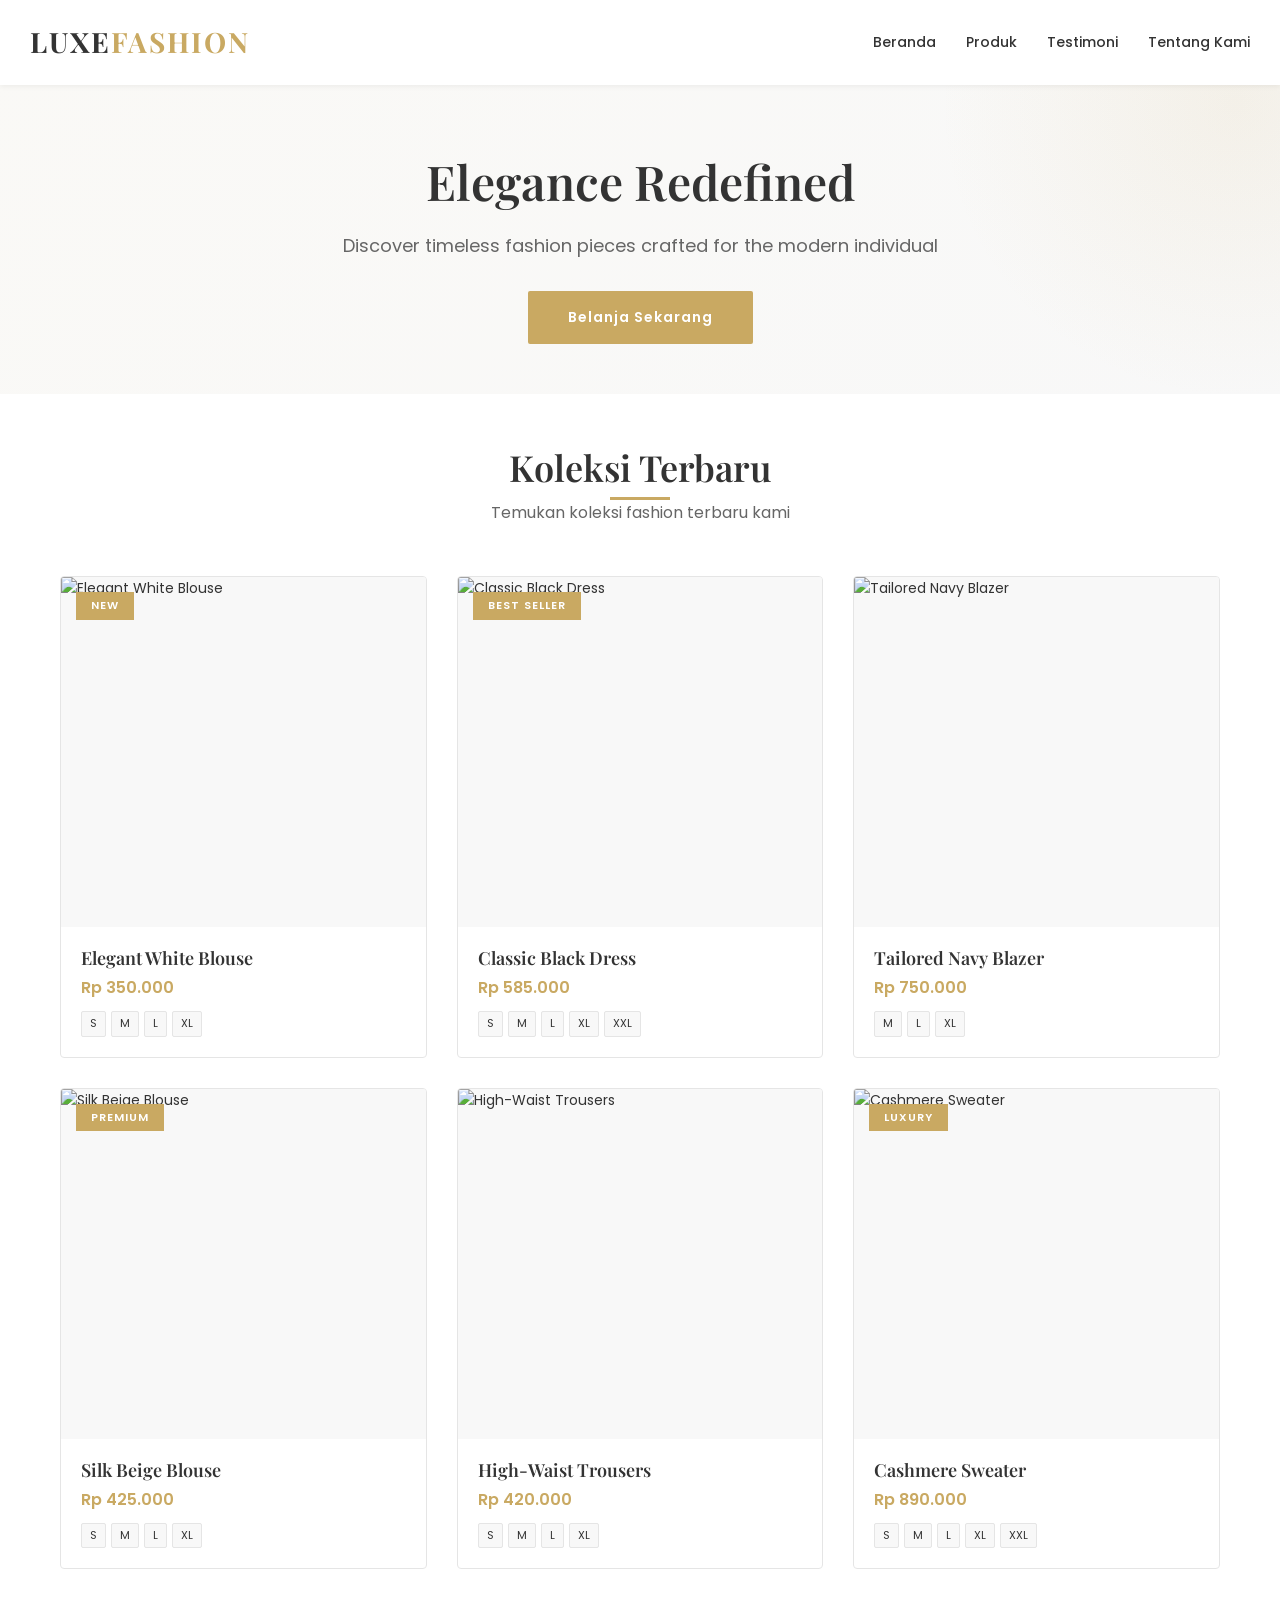
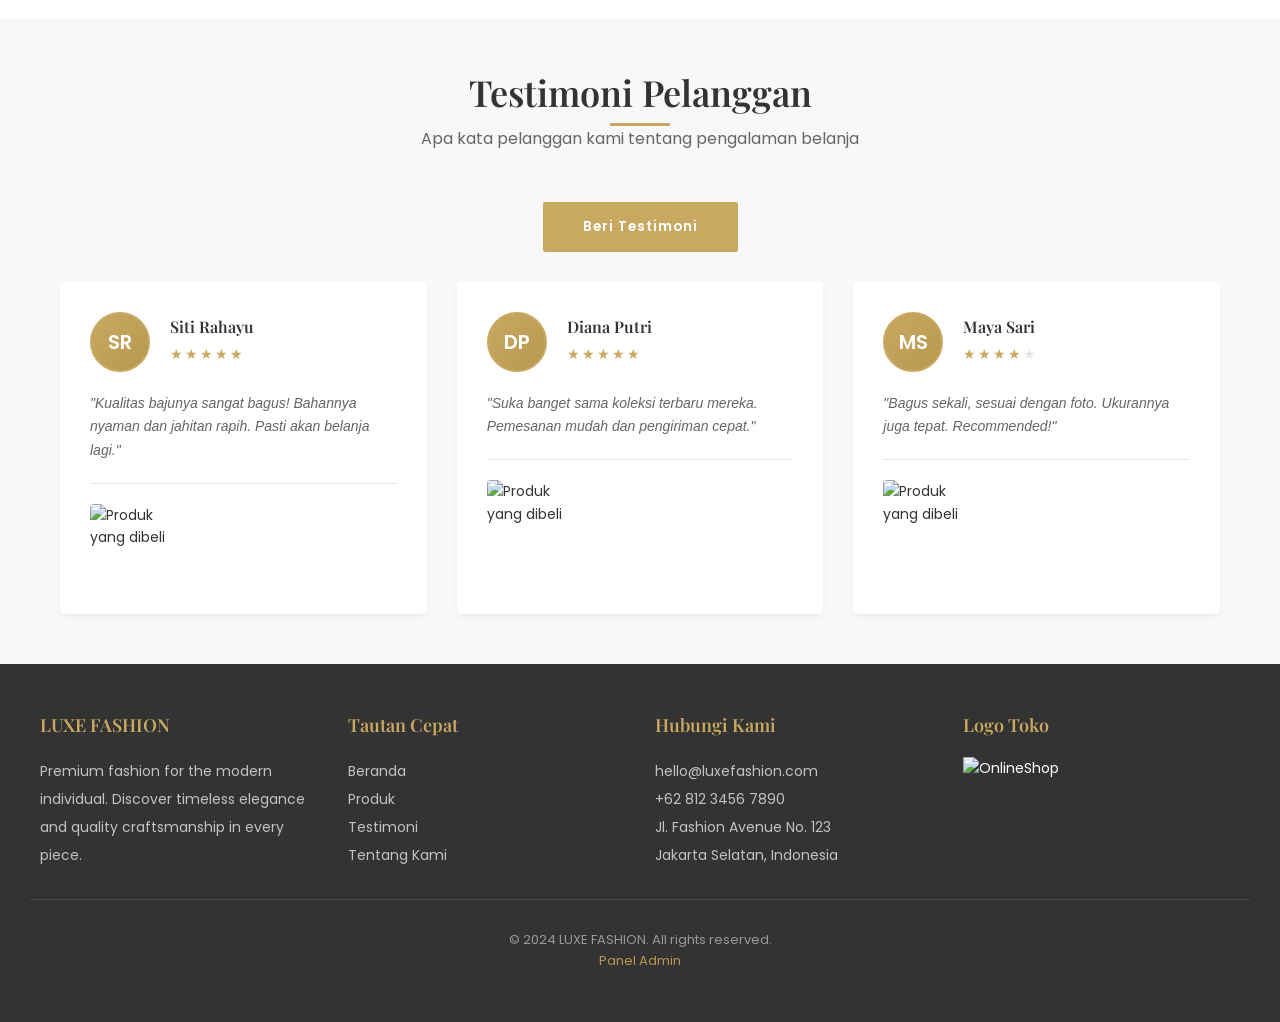
==== commit c3730f84: "Update index.html" ====
--- a/index.html
+++ b/index.html
@@ -190,11 +190,11 @@
           </div>
           
           <div class="form-group">
-            <label>Foto (Opsional)</label>
+            <label>Foto (Opsional) - Maksimal 5 foto</label>
             <div class="image-upload-area" id="customerImageUpload">
               <p>Klik untuk upload foto</p>
-              <p style="font-size: 12px; color: #666;">PNG, JPG max 5MB</p>
-              <input type="file" id="customerTestimonialImage" accept="image/*" style="display: none;">
+              <p style="font-size: 12px; color: #666;">PNG, JPG max 5MB per file, maksimal 5 foto</p>
+              <input type="file" id="customerTestimonialImage" accept="image/*" multiple style="display: none;">
             </div>
             <div id="customerImagePreview" class="image-preview-grid"></div>
           </div>
--- a/style.css
+++ b/style.css
@@ -902,6 +902,16 @@
   font-size: 13px;
 }
 
+.img-logo {
+  width: 50%;
+  height: 60%;
+}
+
+.Admin {
+  color: #B8974F;
+  
+}
+
 /* ============================================
    ADMIN PANEL STYLES
    ============================================ */
@@ -1162,6 +1172,11 @@
   .main-image {
     height: 300px;
   }
+
+  .img-logo {
+    display: block;
+    margin: auto;
+  }
 }
 
 @media (max-width: 768px) {
@@ -1239,6 +1254,11 @@
   .about-section {
     padding: 100px var(--spacing-md) var(--spacing-lg);
   }
+
+  .img-logo {
+    display: block;
+    margin: auto;
+  }
   
   .admin-header {
     flex-direction: column;
@@ -1323,6 +1343,11 @@
   
   .image-preview-grid {
     grid-template-columns: repeat(2, 1fr);
+  }
+
+  .img-logo {
+    display: block;
+    margin: auto;
   }
   
   .admin-table {
@@ -1549,3 +1574,134 @@
   border-radius: 4px;
 }
 
+/* ============================================
+   TESTIMONIAL FORM (Customer Submission)
+   ============================================ */
+.testimonial-cta {
+  text-align: center;
+  margin-bottom: var(--spacing-lg);
+}
+
+.testimonial-modal {
+  max-width: 500px;
+  padding: var(--spacing-lg);
+}
+
+.testimonial-form-container {
+  padding: var(--spacing-md) 0;
+}
+
+.testimonial-form-title {
+  text-align: center;
+  font-size: 24px;
+  margin-bottom: var(--spacing-xs);
+}
+
+.testimonial-form-subtitle {
+  text-align: center;
+  color: var(--secondary-text);
+  margin-bottom: var(--spacing-lg);
+  font-size: 14px;
+}
+
+.testimonial-form {
+  display: flex;
+  flex-direction: column;
+  gap: var(--spacing-md);
+}
+
+/* Star Rating */
+.star-rating {
+  display: flex;
+  gap: 5px;
+  cursor: pointer;
+  margin-top: var(--spacing-xs);
+}
+
+.star-rating .star {
+  font-size: 28px;
+  color: var(--border-color);
+  transition: var(--transition-fast);
+}
+
+.star-rating .star:hover,
+.star-rating .star.active {
+  color: var(--accent-gold);
+}
+
+.star-rating .star.filled {
+  color: var(--accent-gold);
+}
+
+/* Customer Image Preview */
+#customerImagePreview {
+  display: flex;
+  gap: var(--spacing-sm);
+  margin-top: var(--spacing-sm);
+}
+
+#customerImagePreview .image-preview-item {
+  width: 80px;
+  height: 80px;
+}
+
+#customerImagePreview .image-preview-item img {
+  width: 100%;
+  height: 100%;
+  object-fit: cover;
+  border-radius: 4px;
+}
+
+/* Remove customer testimonial photo */
+.remove-customer-image {
+  position: absolute;
+  top: -5px;
+  right: -5px;
+  width: 20px;
+  height: 20px;
+  background: var(--error);
+  color: white;
+  border: none;
+  border-radius: 50%;
+  cursor: pointer;
+  font-size: 12px;
+  line-height: 1;
+  display: flex;
+  align-items: center;
+  justify-content: center;
+}
+
+/* Success message after submission */
+.testimonial-success-message {
+  text-align: center;
+  padding: var(--spacing-xl);
+}
+
+.testimonial-success-message svg {
+  width: 80px;
+  height: 80px;
+  color: var(--success);
+  margin-bottom: var(--spacing-md);
+}
+
+.testimonial-success-message h3 {
+  color: var(--success);
+  margin-bottom: var(--spacing-sm);
+}
+
+.testimonial-success-message p {
+  color: var(--secondary-text);
+}
+
+/* Responsive testimonial form */
+@media (max-width: 480px) {
+  .testimonial-modal {
+    margin: var(--spacing-sm);
+    max-width: calc(100% - var(--spacing-lg));
+  }
+  
+  .star-rating .star {
+    font-size: 24px;
+  }
+}
+
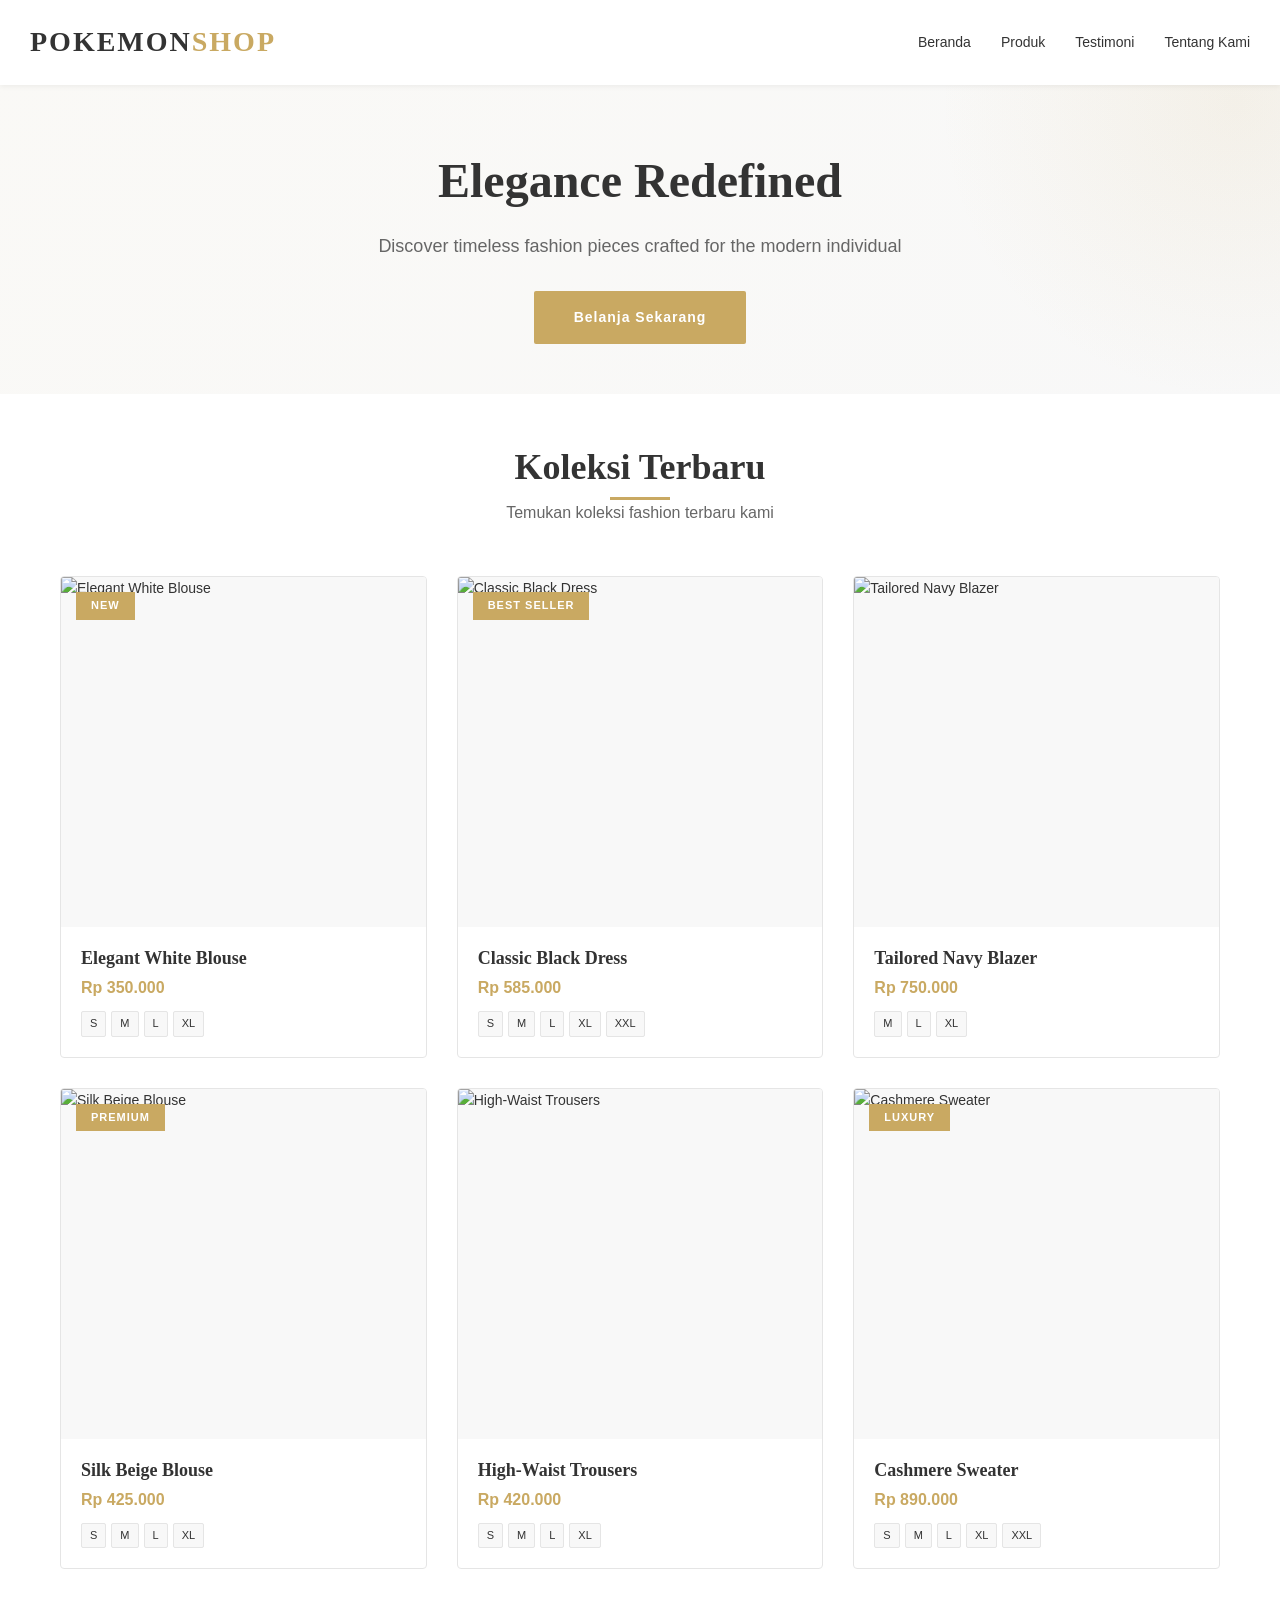
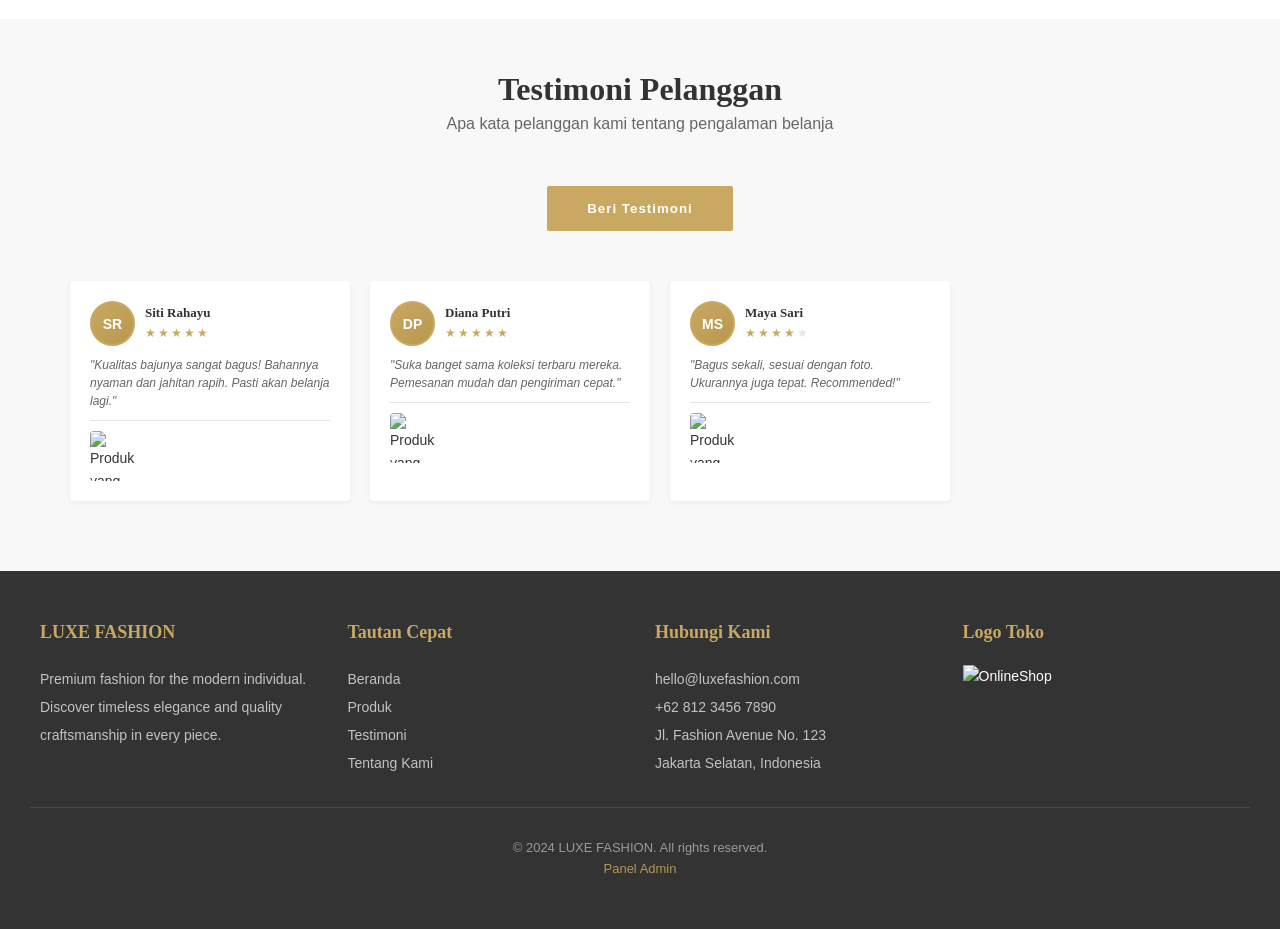
==== commit f44875f8: "Update index.html" ====
--- a/index.html
+++ b/index.html
@@ -3,13 +3,13 @@
 <head>
   <meta charset="UTF-8">
   <meta name="viewport" content="width=device-width, initial-scale=1.0">
-  <title>LUXE FASHION - Elegant Fashion Store</title>
+<title>LUXE FASHION - Cartoon Fashion Store</title>
   <meta name="description" content="Discover timeless elegance at LUXE FASHION. Premium fashion pieces for the modern individual.">
   
   <!-- Fonts -->
   <link rel="preconnect" href="https://fonts.googleapis.com">
   <link rel="preconnect" href="https://fonts.gstatic.com" crossorigin>
-  <link href="https://fonts.googleapis.com/css2?family=Playfair+Display:wght@400;500;600;700&family=Poppins:wght@300;400;500;600&display=swap" rel="stylesheet">
+<link href="https://fonts.googleapis.com/css2?family=Bangers&family=Comic+Neue:wght@400;700&display=swap" rel="stylesheet">
   
   <!-- Styles -->
   <link rel="stylesheet" href="style.css">
@@ -18,8 +18,7 @@
   <!-- Header -->
   <header class="header">
     <nav class="nav-container">
-      <a href="#home" class="logo">LUXE<span>FASHION</span></a>
-      
+      <a href="#home" class="logo">POKEMON<span>SHOP</span></a>  
       <div class="menu-toggle">
         <span></span>
         <span></span>
@@ -144,7 +143,7 @@
   <section id="testimonials" class="testimonials-section">
     <div class="container">
       <div class="section-header">
-        <h2 class="section-title">Testimoni Pelanggan</h2>
+        <h2 class="testimonisls-title">Testimoni Pelanggan</h2>
         <p class="section-subtitle">Apa kata pelanggan kami tentang pengalaman belanja</p>
       </div>
       
--- a/style.css
+++ b/style.css
@@ -1483,61 +1483,96 @@
   background: var(--secondary-bg);
 }
 
+/* Horizontal testimonial container - smaller and horizontal */
 .testimonials-grid {
-  display: grid;
-  grid-template-columns: repeat(auto-fill, minmax(320px, 1fr));
-  gap: var(--spacing-lg);
-}
-
+  display: flex;
+  gap: var(--spacing-md);
+  overflow-x: auto;
+  padding: var(--spacing-md) var(--spacing-sm);
+  scroll-behavior: smooth;
+  -webkit-overflow-scrolling: touch;
+}
+
+/* Custom scrollbar for horizontal scroll */
+.testimonials-grid::-webkit-scrollbar {
+  height: 8px;
+}
+
+.testimonials-grid::-webkit-scrollbar-track {
+  background: var(--border-color);
+  border-radius: 4px;
+}
+
+.testimonials-grid::-webkit-scrollbar-thumb {
+  background: var(--accent-gold);
+  border-radius: 4px;
+}
+
+.testimonials-grid::-webkit-scrollbar-thumb:hover {
+  background: var(--accent-gold-hover);
+}
+
+/* Smaller testimonial card */
 .testimonial-card {
   background: var(--primary-bg);
-  padding: var(--spacing-lg);
+  padding: var(--spacing-md);
   border-radius: 4px;
   box-shadow: var(--shadow-sm);
   transition: var(--transition-medium);
   opacity: 0;
   animation: fadeInUp 0.6s ease forwards;
+  
+  /* Fixed width for horizontal layout - smaller size */
+  min-width: 280px;
+  max-width: 280px;
+  flex-shrink: 0;
 }
 
 .testimonial-card:hover {
-  transform: translateY(-5px);
+  transform: translateY(-3px);
   box-shadow: var(--shadow-md);
 }
 
+/* Smaller avatar */
 .testimonial-header {
   display: flex;
   align-items: center;
-  gap: var(--spacing-md);
-  margin-bottom: var(--spacing-md);
+  gap: var(--spacing-sm);
+  margin-bottom: var(--spacing-sm);
 }
 
 .testimonial-avatar {
-  width: 60px;
-  height: 60px;
+  width: 45px;
+  height: 45px;
   border-radius: 50%;
   background: linear-gradient(135deg, #C9A962, #B8974F);
   display: flex;
   align-items: center;
   justify-content: center;
   border: 2px solid var(--accent-gold);
+  flex-shrink: 0;
 }
 
 .testimonial-initials {
   color: #fff;
-  font-size: 20px;
+  font-size: 14px;
   font-weight: 600;
   text-transform: uppercase;
 }
 
 .testimonial-info {
   flex: 1;
+  min-width: 0;
 }
 
 .testimonial-name {
-  font-size: 16px;
+  font-size: 13px;
   font-weight: 600;
-  margin-bottom: 5px;
+  margin-bottom: 2px;
   color: var(--primary-text);
+  white-space: nowrap;
+  overflow: hidden;
+  text-overflow: ellipsis;
 }
 
 .testimonial-rating {
@@ -1547,29 +1582,36 @@
 
 .testimonial-rating .star {
   color: var(--border-color);
-  font-size: 14px;
+  font-size: 12px;
 }
 
 .testimonial-rating .star.filled {
   color: var(--accent-gold);
 }
 
+/* Smaller comment text */
 .testimonial-comment {
   color: var(--secondary-text);
-  line-height: 1.7;
+  line-height: 1.5;
   font-style: italic;
-  margin-bottom: var(--spacing-md);
+  font-size: 12px;
+  margin-bottom: var(--spacing-sm);
+  
+  /* Limit to 2 lines */
+  display: -webkit-box;
+  -webkit-box-orient: vertical;
+  overflow: hidden;
 }
 
 .testimonial-product {
   border-top: 1px solid var(--border-color);
-  padding-top: var(--spacing-md);
-  margin-top: var(--spacing-md);
+  padding-top: var(--spacing-sm);
+  margin-top: var(--spacing-sm);
 }
 
 .testimonial-product img {
-  width: 80px;
-  height: 80px;
+  width: 50px;
+  height: 50px;
   object-fit: cover;
   border-radius: 4px;
 }
